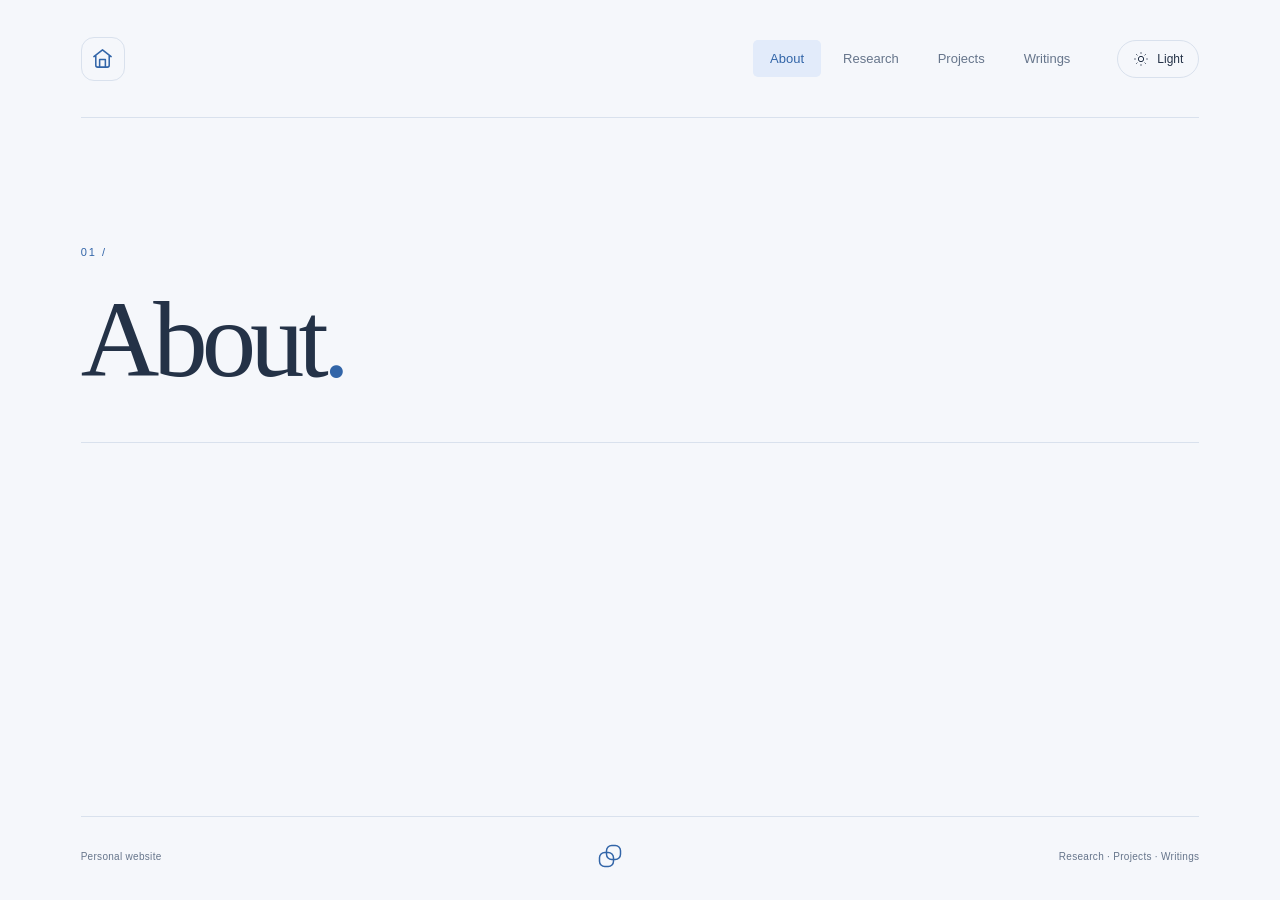
==== index.html @ 2f03c172 "Refresh cached assets for blue theme" ====
<!doctype html>
<html lang="en">
<head>
  <meta charset="utf-8">
  <meta name="viewport" content="width=device-width, initial-scale=1">
  <meta name="color-scheme" content="light dark">
  <meta name="description" content="A personal website for research, projects, and writings.">
  <title>About — Personal website</title>
  <script>
    (() => {
      let theme;
      try { theme = localStorage.getItem('portfolio-theme'); } catch {}
      document.documentElement.dataset.theme = theme === 'light' || theme === 'dark'
        ? theme : (matchMedia('(prefers-color-scheme: dark)').matches ? 'dark' : 'light');
    })();
  </script>
  <link rel="icon" href="favicon.svg?v=3" type="image/svg+xml">
  <link rel="stylesheet" href="styles.css?v=3">
  <script src="script.js?v=2" defer></script>
  <noscript><style>.panel[hidden]{display:block!important}.theme-toggle{display:none}.panel{margin-bottom:5rem}</style></noscript>
</head>
<body>
  <a class="skip-link" href="#main">Skip to content</a>
  <div class="site-shell">
    <header class="site-header">
      <a class="home-button" href="#about" aria-label="Home" title="Home"><svg width="23" height="23" viewBox="0 0 24 24" fill="none" stroke="currentColor" stroke-width="1.6" stroke-linecap="round" stroke-linejoin="round" aria-hidden="true"><path d="m3 10 9-7 9 7M5 9v10a2 2 0 0 0 2 2h10a2 2 0 0 0 2-2V9M9 21v-8h6v8"/></svg></a>
      <nav aria-label="Portfolio sections">
        <div class="tabs" role="tablist" aria-label="Portfolio sections">
          <a id="tab-about" class="tab" href="#about" role="tab" aria-selected="true" aria-controls="about">About</a>
          <a id="tab-research" class="tab" href="#research" role="tab" aria-selected="false" aria-controls="research" tabindex="-1">Research</a>
          <a id="tab-projects" class="tab" href="#projects" role="tab" aria-selected="false" aria-controls="projects" tabindex="-1">Projects</a>
          <a id="tab-writings" class="tab" href="#writings" role="tab" aria-selected="false" aria-controls="writings" tabindex="-1">Writings</a>
        </div>
      </nav>
      <button class="theme-toggle" type="button" aria-label="Switch to dark mode" title="Switch to dark mode" aria-pressed="false">
        <svg class="sun" width="16" height="16" viewBox="0 0 24 24" fill="none" stroke="currentColor" stroke-width="1.5" aria-hidden="true"><circle cx="12" cy="12" r="4"/><path d="M12 2v2m0 16v2M2 12h2m16 0h2M5 5l1.5 1.5m11 11L19 19M5 19l1.5-1.5m11-11L19 5"/></svg>
        <svg class="moon" width="16" height="16" viewBox="0 0 24 24" fill="none" stroke="currentColor" stroke-width="1.5" aria-hidden="true"><path d="M20.8 14A9 9 0 0 1 10 3.2 9 9 0 1 0 20.8 14Z"/></svg>
        <span class="theme-label">Light</span>
      </button>
    </header>
    <main id="main" tabindex="-1">
      <section class="panel" id="about" role="tabpanel" aria-labelledby="tab-about" tabindex="0">
        <div class="section-heading"><span class="section-number" aria-hidden="true">01 /</span><h1>About<span class="heading-period">.</span></h1></div>
        <div class="section-content"><!-- Add your About content here. --></div>
      </section>
      <section class="panel" id="research" role="tabpanel" aria-labelledby="tab-research" tabindex="0" hidden>
        <div class="section-heading"><span class="section-number" aria-hidden="true">02 /</span><h1>Research<span class="heading-period">.</span></h1></div>
        <div class="section-content"><!-- Add your Research content here. --></div>
      </section>
      <section class="panel" id="projects" role="tabpanel" aria-labelledby="tab-projects" tabindex="0" hidden>
        <div class="section-heading"><span class="section-number" aria-hidden="true">03 /</span><h1>Projects<span class="heading-period">.</span></h1></div>
        <div class="section-content"><!-- Add your Projects content here. --></div>
      </section>
      <section class="panel" id="writings" role="tabpanel" aria-labelledby="tab-writings" tabindex="0" hidden>
        <div class="section-heading"><span class="section-number" aria-hidden="true">04 /</span><h1>Writings<span class="heading-period">.</span></h1></div>
        <div class="section-content"><!-- Add your Writings content here. --></div>
      </section>
    </main>
    <footer class="site-footer"><span>Personal website</span><svg class="footer-mark" width="28" height="28" viewBox="0 0 32 32" fill="none" stroke="currentColor" stroke-width="1.7" aria-hidden="true"><rect x="4" y="12" width="16" height="16" rx="6"/><rect x="12" y="4" width="16" height="16" rx="6"/></svg><span>Research · Projects · Writings</span></footer>
  </div>
</body>
</html>
---- styles.css ----
:root {
  color-scheme: light;
  --background: #f5f7fb;
  --text: #243247;
  --muted: #66758b;
  --line: #d9e1ed;
  --accent: #3265a8;
  --selected: #e2ebfa;
  --button: #ebf0f7;
}
:root[data-theme="dark"] {
  color-scheme: dark;
  --background: #171f2b;
  --text: #e5edf8;
  --muted: #9fadc3;
  --line: #303e54;
  --accent: #9dbfff;
  --selected: #263b5d;
  --button: #222f43;
}
* { box-sizing: border-box; }
body { margin: 0; background: var(--background); color: var(--text); font-family: -apple-system, BlinkMacSystemFont, "Segoe UI", sans-serif; -webkit-font-smoothing: antialiased; }
a { color: inherit; }
button { font: inherit; }
.site-shell { max-width: 1440px; min-height: 100svh; margin: 0 auto; padding: 0 clamp(24px, 6.3vw, 96px); display: flex; flex-direction: column; }
.site-header { min-height: 118px; display: flex; align-items: center; gap: 30px; border-bottom: 1px solid var(--line); }
.home-button { display: inline-flex; align-items: center; justify-content: center; flex-shrink: 0; width: 44px; height: 44px; border: 1px solid var(--line); border-radius: 13px; color: var(--accent); text-decoration: none; transition: background .18s, border-color .18s; }
.home-button:hover { background: var(--selected); border-color: var(--accent); }
nav { margin-left: auto; }
.tabs { display: flex; gap: 5px; }
.tab { padding: 11px 17px; border-radius: 5px; text-decoration: none; font-size: 13px; font-weight: 500; color: var(--muted); transition: background .18s, color .18s; }
.tab:hover { background: var(--button); color: var(--text); }
.tab[aria-selected="true"] { color: var(--accent); background: var(--selected); }
.theme-toggle { display: inline-flex; align-items: center; justify-content: center; gap: 8px; padding: 10px 13px; border: 1px solid var(--line); border-radius: 30px; background: transparent; color: var(--text); cursor: pointer; min-width: 82px; font-size: 12px; }
.theme-toggle:hover { background: var(--button); }
.moon { display: none; }
[data-theme="dark"] .sun { display: none; }
[data-theme="dark"] .moon { display: block; }
main { flex: 1; padding-top: clamp(68px, 10vw, 140px); padding-bottom: 64px; }
.section-heading { padding-bottom: 42px; border-bottom: 1px solid var(--line); }
.section-number { display: block; color: var(--accent); font-size: 11px; font-weight: 500; letter-spacing: 2px; margin-bottom: 22px; }
h1 { margin: 0; font-family: "Iowan Old Style", "Palatino Linotype", "Book Antiqua", Palatino, Georgia, serif; font-weight: 400; font-size: clamp(64px, 8.5vw, 116px); letter-spacing: -.055em; line-height: 1.1; }
.heading-period { color: var(--accent); }
.section-content { max-width: 760px; padding-top: 36px; line-height: 1.8; font-size: 16px; }
.section-content:empty { padding: 0; }
.section-content a { text-underline-offset: 4px; }
.section-content img { max-width: 100%; height: auto; }
.section-content h2, .section-content h3 { line-height: 1.3; }
.site-footer { display: flex; align-items: center; justify-content: space-between; gap: 20px; padding: 25px 0 30px; border-top: 1px solid var(--line); color: var(--muted); font-size: 10px; letter-spacing: .3px; }
.footer-mark { color: var(--accent); flex-shrink: 0; }
:focus-visible { outline: 2px solid var(--accent); outline-offset: 5px; }
main:focus { outline: none; }
.skip-link { position: fixed; top: -80px; left: 20px; padding: 12px 18px; background: var(--background); border: 1px solid var(--accent); border-radius: 4px; z-index: 2; }
.skip-link:focus { top: 12px; }
.panel:not([hidden]) { animation: enter .25s ease-out; }
@keyframes enter { from { opacity: .4; transform: translateY(5px); } to { opacity: 1; transform: translateY(0); } }
@media (max-width: 740px) {
  .site-header { min-height: 136px; padding: 24px 0 18px; flex-wrap: wrap; justify-content: space-between; gap: 24px 12px; }
  .theme-toggle { margin-left: auto; }
  nav { order: 3; margin: 0; width: 100%; }
  .tabs { justify-content: space-between; gap: 3px; }
  .tab { padding: 10px 12px; font-size: 12px; }
  main { padding-top: 64px; }
  .section-heading { padding-bottom: 30px; }
  .site-footer { font-size: 9px; gap: 10px; }
  .footer-mark { display: none; }
}
@media (prefers-reduced-motion: reduce) { *, *::before, *::after { animation: none !important; transition: none !important; } }
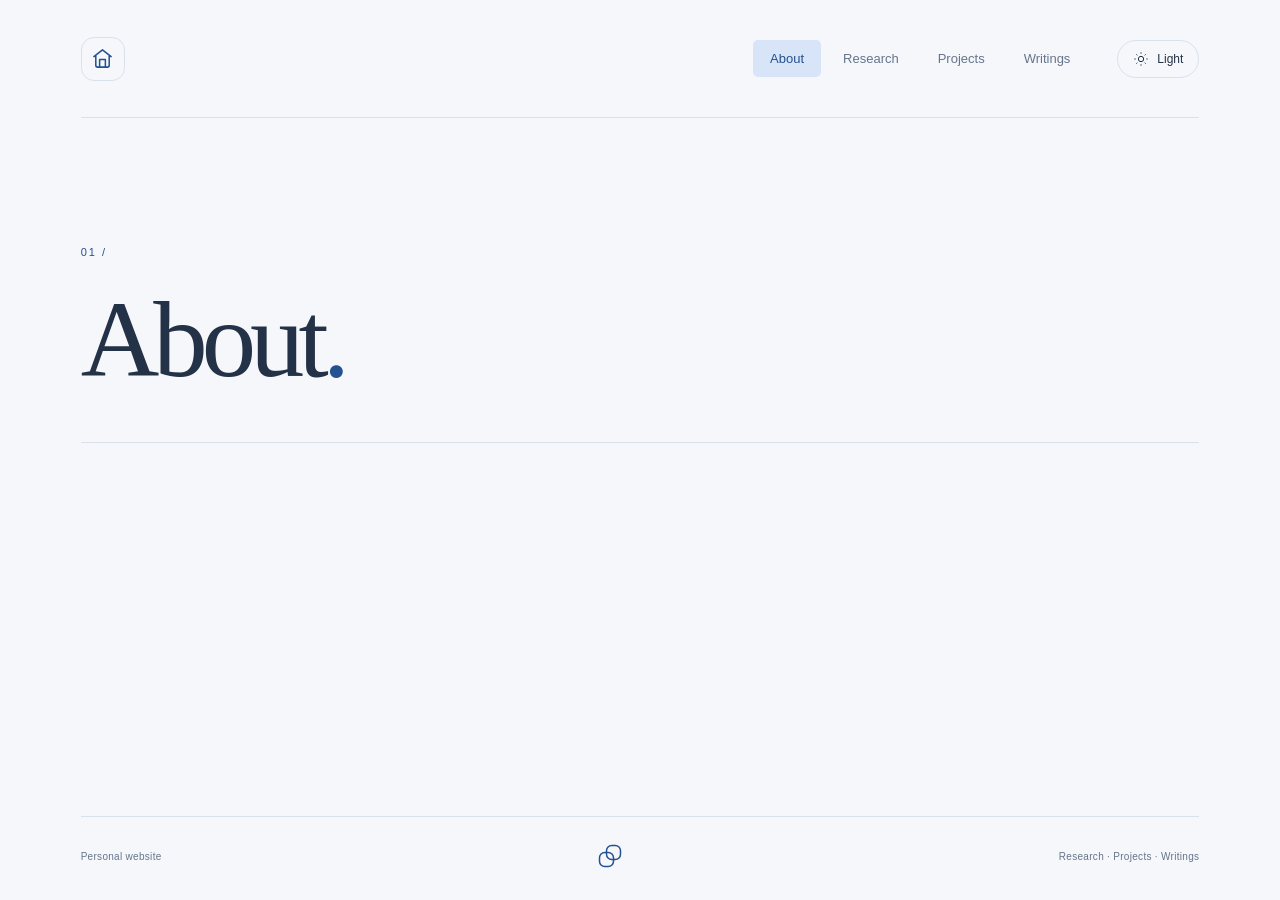
==== commit dca8f76f: "Refresh cached assets for darker blue palette" ====
--- a/index.html
+++ b/index.html
@@ -14,8 +14,8 @@
         ? theme : (matchMedia('(prefers-color-scheme: dark)').matches ? 'dark' : 'light');
     })();
   </script>
-  <link rel="icon" href="favicon.svg?v=3" type="image/svg+xml">
-  <link rel="stylesheet" href="styles.css?v=3">
+  <link rel="icon" href="favicon.svg?v=4" type="image/svg+xml">
+  <link rel="stylesheet" href="styles.css?v=4">
   <script src="script.js?v=2" defer></script>
   <noscript><style>.panel[hidden]{display:block!important}.theme-toggle{display:none}.panel{margin-bottom:5rem}</style></noscript>
 </head>
--- a/styles.css
+++ b/styles.css
@@ -4,8 +4,8 @@
   --text: #243247;
   --muted: #66758b;
   --line: #d9e1ed;
-  --accent: #3265a8;
-  --selected: #e2ebfa;
+  --accent: #24518f;
+  --selected: #d8e4f7;
   --button: #ebf0f7;
 }
 :root[data-theme="dark"] {
@@ -14,8 +14,8 @@
   --text: #e5edf8;
   --muted: #9fadc3;
   --line: #303e54;
-  --accent: #9dbfff;
-  --selected: #263b5d;
+  --accent: #82a8e8;
+  --selected: #223653;
   --button: #222f43;
 }
 * { box-sizing: border-box; }
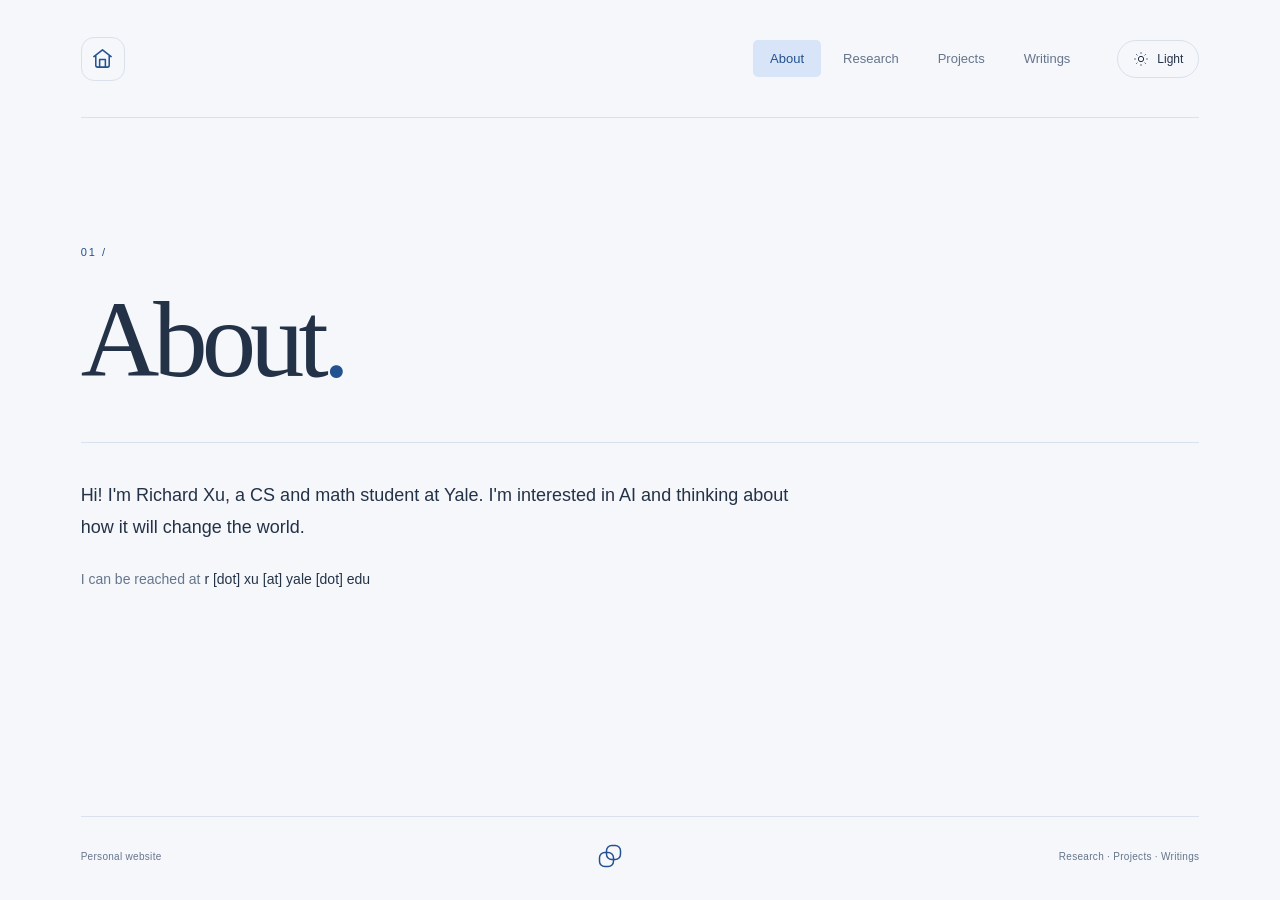
==== commit 92803cb7: "Add About, research, and project content from supplied document" ====
--- a/index.html
+++ b/index.html
@@ -15,7 +15,7 @@
     })();
   </script>
   <link rel="icon" href="favicon.svg?v=4" type="image/svg+xml">
-  <link rel="stylesheet" href="styles.css?v=4">
+  <link rel="stylesheet" href="styles.css?v=5">
   <script src="script.js?v=2" defer></script>
   <noscript><style>.panel[hidden]{display:block!important}.theme-toggle{display:none}.panel{margin-bottom:5rem}</style></noscript>
 </head>
@@ -41,15 +41,60 @@
     <main id="main" tabindex="-1">
       <section class="panel" id="about" role="tabpanel" aria-labelledby="tab-about" tabindex="0">
         <div class="section-heading"><span class="section-number" aria-hidden="true">01 /</span><h1>About<span class="heading-period">.</span></h1></div>
-        <div class="section-content"><!-- Add your About content here. --></div>
+        <div class="section-content about-copy">
+          <p>Hi! I'm Richard Xu, a CS and math student at Yale. I'm interested in AI and thinking about how it will change the world.</p>
+          <p class="contact-line">I can be reached at <span class="email-address">r [dot] xu [at] yale [dot] edu</span></p>
+        </div>
       </section>
       <section class="panel" id="research" role="tabpanel" aria-labelledby="tab-research" tabindex="0" hidden>
         <div class="section-heading"><span class="section-number" aria-hidden="true">02 /</span><h1>Research<span class="heading-period">.</span></h1></div>
-        <div class="section-content"><!-- Add your Research content here. --></div>
+        <div class="section-content timeline-content">
+        <ol class="timeline" aria-label="Research timeline">
+          <li class="timeline-entry">
+            <div class="timeline-date"><time datetime="2026-09">Sep. 2026</time><span class="timeline-end"><span aria-hidden="true">— </span><span class="sr-only"> to </span><span>Present</span></span></div>
+            <div class="timeline-description"><p>Researching control methods for multi-agent AI systems through SPAR</p></div>
+          </li>
+          <li class="timeline-entry">
+            <div class="timeline-date"><time datetime="2025-07">Jul. 2025</time><span class="timeline-end"><span aria-hidden="true">— </span><span class="sr-only"> to </span><span>Present</span></span></div>
+            <div class="timeline-description"><p>Researched and modeled the construction of a new particle beamline for Rutherford scattering experiments, to be built at a university</p></div>
+          </li>
+          <li class="timeline-entry">
+            <div class="timeline-date"><time datetime="2025-07">Jul. 2025</time><span class="timeline-end"><span aria-hidden="true">— </span><span class="sr-only"> to </span><time datetime="2026-03">Mar. 2026</time></span></div>
+            <div class="timeline-description"><p>Researched the real-time application and benchmarking of YOLO computer vision models to edge devices on the NVIDIA Jetson Nano</p></div>
+          </li>
+          <li class="timeline-entry">
+            <div class="timeline-date"><time datetime="2025-06">Jun. 2025</time><span class="timeline-end"><span aria-hidden="true">— </span><span class="sr-only"> to </span><time datetime="2025-10">Oct. 2025</time></span></div>
+            <div class="timeline-description"><p>Researched radiation shielding properties of nanomaterials by measuring radiation leakage in a simulated linear accelerator vault environment, using TOPAS Geant4</p><a class="entry-link" href="https://pubmed.ncbi.nlm.nih.gov/42533604/" target="_blank" rel="noopener noreferrer">Paper<span aria-hidden="true"> ↗</span></a></div>
+          </li>
+          <li class="timeline-entry">
+            <div class="timeline-date"><time datetime="2025-03">Mar. 2025</time><span class="timeline-end"><span aria-hidden="true">— </span><span class="sr-only"> to </span><time datetime="2025-09">Sep. 2025</time></span></div>
+            <div class="timeline-description"><p>Researched prompt compression improvements in large language models by dynamically allocating the tokens in a soft prompt based on the information distribution across the input prompt</p><a class="entry-link" href="https://openreview.net/pdf?id=WD3NyoCnoK" target="_blank" rel="noopener noreferrer">Paper<span aria-hidden="true"> ↗</span></a></div>
+          </li>
+        </ol>
+        </div>
       </section>
       <section class="panel" id="projects" role="tabpanel" aria-labelledby="tab-projects" tabindex="0" hidden>
         <div class="section-heading"><span class="section-number" aria-hidden="true">03 /</span><h1>Projects<span class="heading-period">.</span></h1></div>
-        <div class="section-content"><!-- Add your Projects content here. --></div>
+        <div class="section-content timeline-content">
+        <ol class="timeline" aria-label="Projects timeline">
+          <li class="timeline-entry">
+            <div class="timeline-date"><time datetime="2026-10">Oct. 2026</time><span class="timeline-end"><span aria-hidden="true">— </span><span class="sr-only"> to </span><span>Present</span></span></div>
+            <div class="timeline-description"><p>Developed a machine learning model for predicting the winner of NBA games based on historical matchups and present data of player lineups</p></div>
+          </li>
+          <li class="timeline-entry">
+            <div class="timeline-date"><time datetime="2026-03">Mar. 2026</time></div>
+            <div class="timeline-description"><p>MathWorks Math Modeling Challenge; Developed mathematical models to simulate sports gambling across the United States</p><a class="entry-link" href="https://drive.google.com/file/d/1uQ4cprEqgBDHy7lutywysTjgt7WCixGD/view?usp=drive_link" target="_blank" rel="noopener noreferrer">Report<span aria-hidden="true"> ↗</span></a></div>
+          </li>
+          <li class="timeline-entry">
+            <div class="timeline-date"><time datetime="2025-08">Aug. 2025</time><span class="timeline-end"><span aria-hidden="true">— </span><span class="sr-only"> to </span><time datetime="2026-04">Apr. 2026</time></span></div>
+            <div class="timeline-description"><p>Modeling The Future Challenge; Developed mathematical models for child asthma in California and created mitigation strategies (e.g. air filters) informed by model outputs</p><a class="entry-link" href="https://drive.google.com/file/d/1Myb4h3mzh3eiQmz-g99VeR7lVF2xMQOb/view?usp=drive_link" target="_blank" rel="noopener noreferrer">Paper<span aria-hidden="true"> ↗</span></a></div>
+          </li>
+          <li class="timeline-entry">
+            <div class="timeline-date"><time datetime="2024-08">Aug. 2024</time><span class="timeline-end"><span aria-hidden="true">— </span><span class="sr-only"> to </span><time datetime="2025-04">Apr. 2025</time></span></div>
+            <div class="timeline-description"><p>Modeling The Future Challenge; Developed mathematical models for wildfire effects in California and created mitigation strategies (e.g. prescribed burns) informed by model outputs</p><a class="entry-link" href="https://drive.google.com/file/d/1rIWxt44AqWTfbbgwSWkomcDn6R0qfO4R/view?usp=sharing" target="_blank" rel="noopener noreferrer">Paper<span aria-hidden="true"> ↗</span></a></div>
+          </li>
+        </ol>
+        </div>
       </section>
       <section class="panel" id="writings" role="tabpanel" aria-labelledby="tab-writings" tabindex="0" hidden>
         <div class="section-heading"><span class="section-number" aria-hidden="true">04 /</span><h1>Writings<span class="heading-period">.</span></h1></div>
--- a/styles.css
+++ b/styles.css
@@ -66,3 +66,33 @@
   .footer-mark { display: none; }
 }
 @media (prefers-reduced-motion: reduce) { *, *::before, *::after { animation: none !important; transition: none !important; } }
+
+/* Dates stay in a left-hand column beside each timeline description. */
+.about-copy { max-width: 740px; font-size: 18px; }
+.about-copy p { margin: 0 0 24px; }
+.contact-line { color: var(--muted); font-size: 14px; }
+.email-address { color: var(--text); white-space: nowrap; }
+.timeline-content { max-width: 100%; padding-top: 44px; }
+.timeline { list-style: none; margin: 0; padding: 0; }
+.timeline-entry { position: relative; display: grid; grid-template-columns: 170px minmax(0, 1fr); gap: 40px; padding: 0 0 38px; }
+.timeline-entry::before { content: ""; position: absolute; left: 190px; top: 11px; bottom: -11px; width: 1px; background: var(--line); }
+.timeline-entry:last-child { padding-bottom: 0; }
+.timeline-entry:last-child::before { display: none; }
+.timeline-entry::after { content: ""; position: absolute; top: 9px; left: 186px; width: 9px; height: 9px; border-radius: 50%; background: var(--accent); box-shadow: 0 0 0 5px var(--background); }
+.timeline-date { color: var(--muted); font-size: 12px; line-height: 1.8; letter-spacing: .2px; padding-top: 2px; font-variant-numeric: tabular-nums; }
+.timeline-end { display: block; }
+.timeline-description { max-width: 740px; }
+.timeline-description p { margin: 0; font-size: 15px; line-height: 1.8; }
+.entry-link { display: inline-flex; align-items: center; gap: 5px; color: var(--accent); margin-top: 12px; font-size: 12px; font-weight: 500; text-decoration-thickness: 1px; text-underline-offset: 4px; }
+.entry-link:hover { text-decoration-thickness: 2px; }
+.sr-only { position: absolute; width: 1px; height: 1px; padding: 0; margin: -1px; overflow: hidden; clip: rect(0,0,0,0); white-space: nowrap; border: 0; }
+@media (max-width: 740px) {
+  .about-copy { font-size: 17px; }
+  .contact-line { font-size: 13px; }
+  .timeline-content { padding-top: 32px; }
+  .timeline-entry { grid-template-columns: 100px minmax(0, 1fr); gap: 28px; padding-bottom: 32px; }
+  .timeline-entry::before { left: 114px; }
+  .timeline-entry::after { left: 110px; }
+  .timeline-date { font-size: 11px; }
+  .timeline-description p { font-size: 14px; }
+}
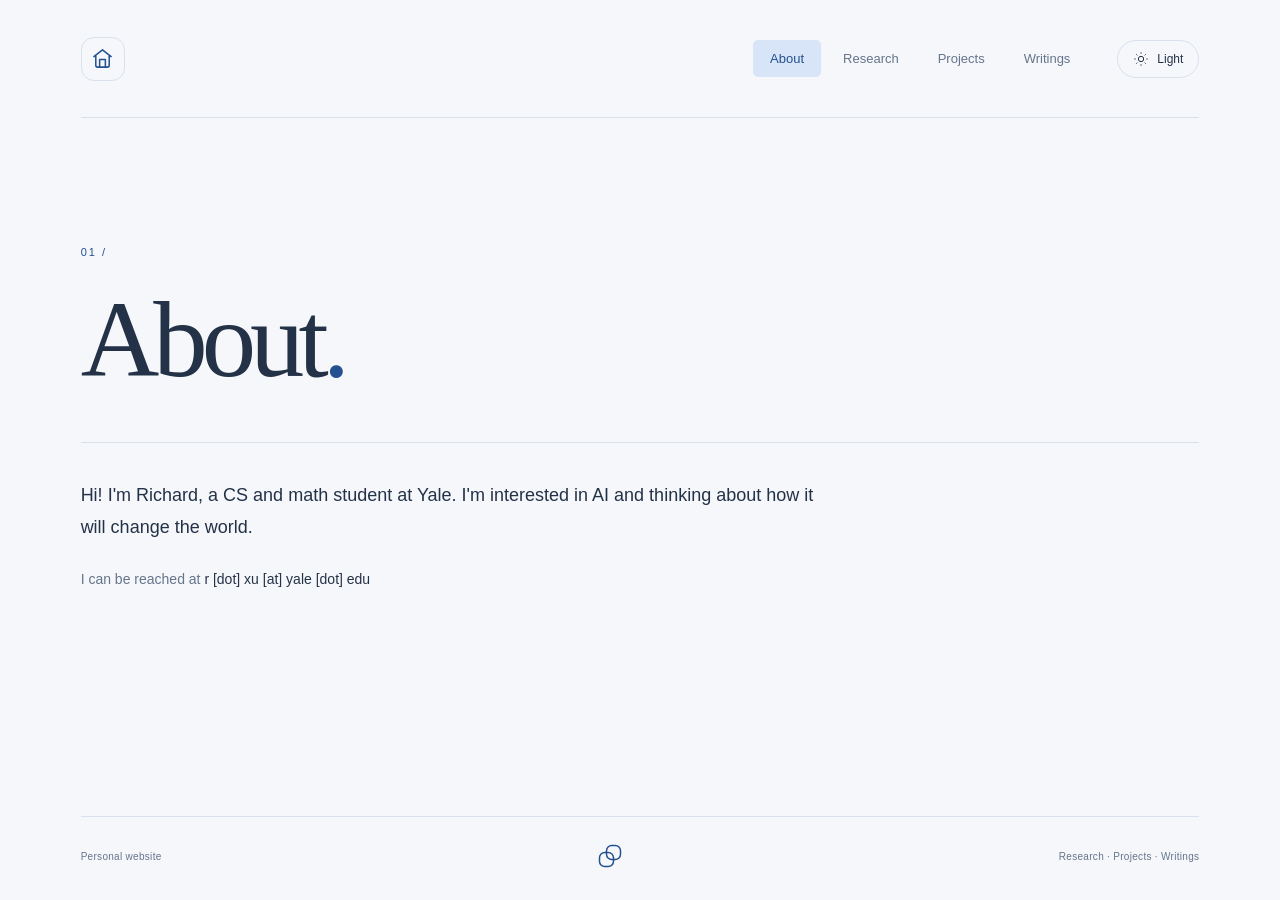
==== commit 101afd92: "Use Richard in About introduction" ====
--- a/index.html
+++ b/index.html
@@ -42,7 +42,7 @@
       <section class="panel" id="about" role="tabpanel" aria-labelledby="tab-about" tabindex="0">
         <div class="section-heading"><span class="section-number" aria-hidden="true">01 /</span><h1>About<span class="heading-period">.</span></h1></div>
         <div class="section-content about-copy">
-          <p>Hi! I'm Richard Xu, a CS and math student at Yale. I'm interested in AI and thinking about how it will change the world.</p>
+          <p>Hi! I'm Richard, a CS and math student at Yale. I'm interested in AI and thinking about how it will change the world.</p>
           <p class="contact-line">I can be reached at <span class="email-address">r [dot] xu [at] yale [dot] edu</span></p>
         </div>
       </section>
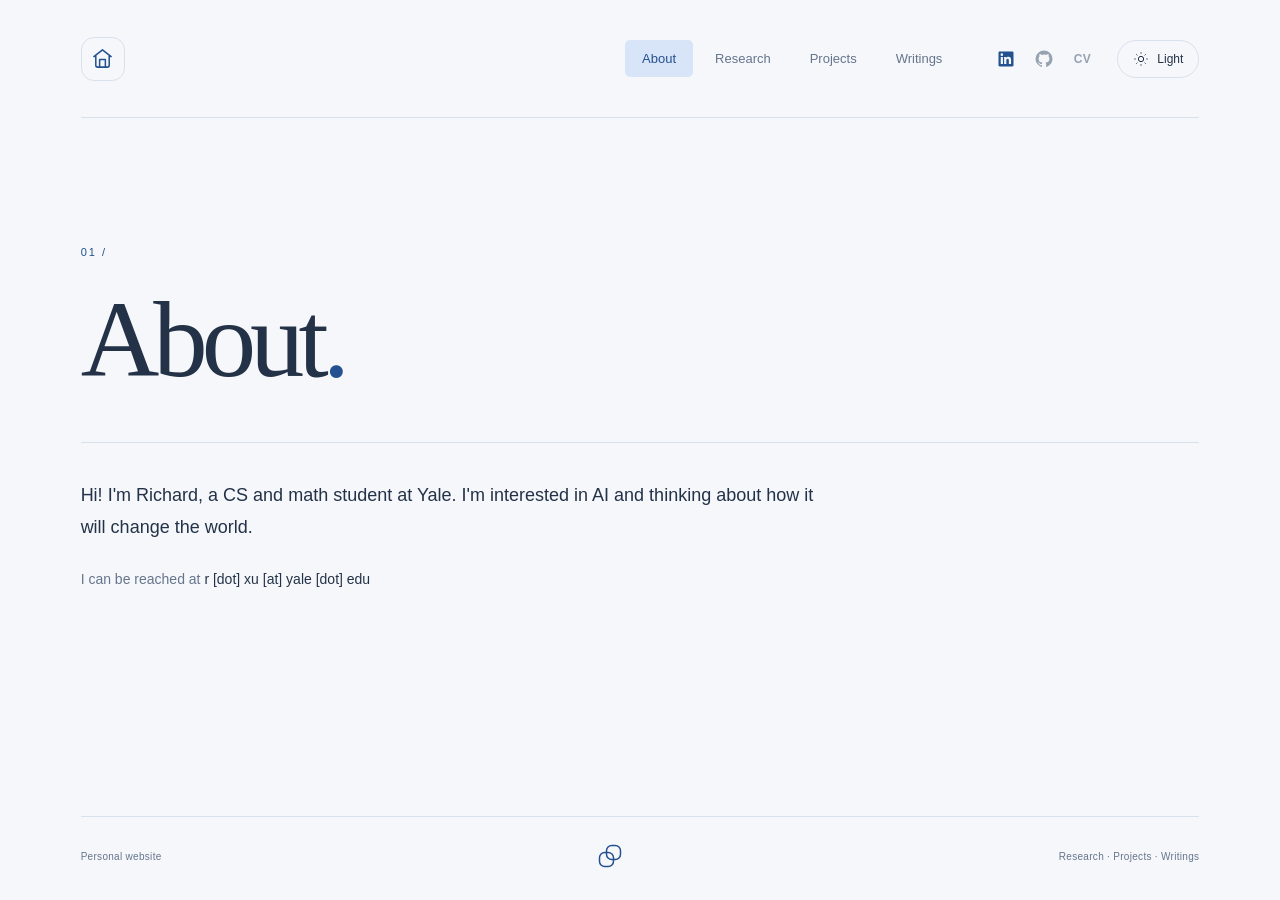
==== commit 343f106c: "Load current profile controls and styling without stale caches" ====
--- a/index.html
+++ b/index.html
@@ -15,8 +15,8 @@
     })();
   </script>
   <link rel="icon" href="favicon.svg?v=4" type="image/svg+xml">
-  <link rel="stylesheet" href="styles.css?v=5">
-  <script src="script.js?v=2" defer></script>
+  <link rel="stylesheet" href="styles.css?v=7">
+  <script src="script.js?v=4" defer></script>
   <noscript><style>.panel[hidden]{display:block!important}.theme-toggle{display:none}.panel{margin-bottom:5rem}</style></noscript>
 </head>
 <body>
@@ -52,23 +52,23 @@
         <ol class="timeline" aria-label="Research timeline">
           <li class="timeline-entry">
             <div class="timeline-date"><time datetime="2026-09">Sep. 2026</time><span class="timeline-end"><span aria-hidden="true">— </span><span class="sr-only"> to </span><span>Present</span></span></div>
-            <div class="timeline-description"><p>Researching control methods for multi-agent AI systems through SPAR</p></div>
+            <a class="timeline-description timeline-card" href="spar.html"><h2 class="card-title">AI control for multi-agent systems</h2><p>Researching control methods for multi-agent AI systems through SPAR</p><span class="card-action">Read overview<span aria-hidden="true"> →</span></span></a>
           </li>
           <li class="timeline-entry">
             <div class="timeline-date"><time datetime="2025-07">Jul. 2025</time><span class="timeline-end"><span aria-hidden="true">— </span><span class="sr-only"> to </span><span>Present</span></span></div>
-            <div class="timeline-description"><p>Researched and modeled the construction of a new particle beamline for Rutherford scattering experiments, to be built at a university</p></div>
+            <a class="timeline-description timeline-card" href="beamline.html"><h2 class="card-title">Rutherford scattering beamline</h2><p>Researched and modeled the construction of a new particle beamline for Rutherford scattering experiments, to be built at a university</p><span class="card-action">Read overview<span aria-hidden="true"> →</span></span></a>
           </li>
           <li class="timeline-entry">
             <div class="timeline-date"><time datetime="2025-07">Jul. 2025</time><span class="timeline-end"><span aria-hidden="true">— </span><span class="sr-only"> to </span><time datetime="2026-03">Mar. 2026</time></span></div>
-            <div class="timeline-description"><p>Researched the real-time application and benchmarking of YOLO computer vision models to edge devices on the NVIDIA Jetson Nano</p></div>
+            <a class="timeline-description timeline-card" href="edge-vision.html"><h2 class="card-title">YOLO on edge devices</h2><p>Researched the real-time application and benchmarking of YOLO computer vision models to edge devices on the NVIDIA Jetson Nano</p><span class="card-action">Read overview<span aria-hidden="true"> →</span></span></a>
           </li>
           <li class="timeline-entry">
             <div class="timeline-date"><time datetime="2025-06">Jun. 2025</time><span class="timeline-end"><span aria-hidden="true">— </span><span class="sr-only"> to </span><time datetime="2025-10">Oct. 2025</time></span></div>
-            <div class="timeline-description"><p>Researched radiation shielding properties of nanomaterials by measuring radiation leakage in a simulated linear accelerator vault environment, using TOPAS Geant4</p><a class="entry-link" href="https://pubmed.ncbi.nlm.nih.gov/42533604/" target="_blank" rel="noopener noreferrer">Paper<span aria-hidden="true"> ↗</span></a></div>
+            <a class="timeline-description timeline-card" href="shielding.html"><h2 class="card-title">Radiotherapy vault shielding</h2><p>Researched radiation shielding properties of nanomaterials by measuring radiation leakage in a simulated linear accelerator vault environment, using TOPAS Geant4</p><span class="card-action">Read abstract<span aria-hidden="true"> →</span></span></a>
           </li>
           <li class="timeline-entry">
             <div class="timeline-date"><time datetime="2025-03">Mar. 2025</time><span class="timeline-end"><span aria-hidden="true">— </span><span class="sr-only"> to </span><time datetime="2025-09">Sep. 2025</time></span></div>
-            <div class="timeline-description"><p>Researched prompt compression improvements in large language models by dynamically allocating the tokens in a soft prompt based on the information distribution across the input prompt</p><a class="entry-link" href="https://openreview.net/pdf?id=WD3NyoCnoK" target="_blank" rel="noopener noreferrer">Paper<span aria-hidden="true"> ↗</span></a></div>
+            <a class="timeline-description timeline-card" href="prompt-compression.html"><h2 class="card-title">Surprisal-based prompt compression</h2><p>Researched prompt compression improvements in large language models by dynamically allocating the tokens in a soft prompt based on the information distribution across the input prompt</p><span class="card-action">Read abstract<span aria-hidden="true"> →</span></span></a>
           </li>
         </ol>
         </div>
@@ -79,19 +79,19 @@
         <ol class="timeline" aria-label="Projects timeline">
           <li class="timeline-entry">
             <div class="timeline-date"><time datetime="2026-10">Oct. 2026</time><span class="timeline-end"><span aria-hidden="true">— </span><span class="sr-only"> to </span><span>Present</span></span></div>
-            <div class="timeline-description"><p>Developed a machine learning model for predicting the winner of NBA games based on historical matchups and present data of player lineups</p></div>
+            <a class="timeline-description timeline-card" href="nba-prediction.html"><h2 class="card-title">NBA game prediction</h2><p>Developed a machine learning model for predicting the winner of NBA games based on historical matchups and present data of player lineups</p><span class="card-action">Read overview<span aria-hidden="true"> →</span></span></a>
           </li>
           <li class="timeline-entry">
             <div class="timeline-date"><time datetime="2026-03">Mar. 2026</time></div>
-            <div class="timeline-description"><p>MathWorks Math Modeling Challenge; Developed mathematical models to simulate sports gambling across the United States</p><a class="entry-link" href="https://drive.google.com/file/d/1uQ4cprEqgBDHy7lutywysTjgt7WCixGD/view?usp=drive_link" target="_blank" rel="noopener noreferrer">Report<span aria-hidden="true"> ↗</span></a></div>
+            <a class="timeline-description timeline-card" href="sports-betting.html"><h2 class="card-title">Modeling online sports betting</h2><p>MathWorks Math Modeling Challenge; Developed mathematical models to simulate sports gambling across the United States</p><span class="card-action">Read executive summary<span aria-hidden="true"> →</span></span></a>
           </li>
           <li class="timeline-entry">
             <div class="timeline-date"><time datetime="2025-08">Aug. 2025</time><span class="timeline-end"><span aria-hidden="true">— </span><span class="sr-only"> to </span><time datetime="2026-04">Apr. 2026</time></span></div>
-            <div class="timeline-description"><p>Modeling The Future Challenge; Developed mathematical models for child asthma in California and created mitigation strategies (e.g. air filters) informed by model outputs</p><a class="entry-link" href="https://drive.google.com/file/d/1Myb4h3mzh3eiQmz-g99VeR7lVF2xMQOb/view?usp=drive_link" target="_blank" rel="noopener noreferrer">Paper<span aria-hidden="true"> ↗</span></a></div>
+            <a class="timeline-description timeline-card" href="child-asthma.html"><h2 class="card-title">Child asthma in California</h2><p>Modeling The Future Challenge; Developed mathematical models for child asthma in California and created mitigation strategies (e.g. air filters) informed by model outputs</p><span class="card-action">Read executive summary<span aria-hidden="true"> →</span></span></a>
           </li>
           <li class="timeline-entry">
             <div class="timeline-date"><time datetime="2024-08">Aug. 2024</time><span class="timeline-end"><span aria-hidden="true">— </span><span class="sr-only"> to </span><time datetime="2025-04">Apr. 2025</time></span></div>
-            <div class="timeline-description"><p>Modeling The Future Challenge; Developed mathematical models for wildfire effects in California and created mitigation strategies (e.g. prescribed burns) informed by model outputs</p><a class="entry-link" href="https://drive.google.com/file/d/1rIWxt44AqWTfbbgwSWkomcDn6R0qfO4R/view?usp=sharing" target="_blank" rel="noopener noreferrer">Paper<span aria-hidden="true"> ↗</span></a></div>
+            <a class="timeline-description timeline-card" href="wildfire.html"><h2 class="card-title">California wildfire risk</h2><p>Modeling The Future Challenge; Developed mathematical models for wildfire effects in California and created mitigation strategies (e.g. prescribed burns) informed by model outputs</p><span class="card-action">Read executive summary<span aria-hidden="true"> →</span></span></a>
           </li>
         </ol>
         </div>
--- a/styles.css
+++ b/styles.css
@@ -96,3 +96,58 @@
   .timeline-date { font-size: 11px; }
   .timeline-description p { font-size: 14px; }
 }
+
+/* Clickable cards to the right of the timeline. */
+.timeline-card { display: block; width: 100%; color: var(--text); text-decoration: none; padding: 22px 24px; border: 1px solid var(--line); border-radius: 12px; background: var(--background); transition: border-color .18s, background .18s, transform .18s; }
+.timeline-card:hover { border-color: var(--accent); background: var(--button); transform: translateY(-2px); }
+.card-title { margin: 0 0 10px; font-size: 16px; line-height: 1.45; font-weight: 600; letter-spacing: -.2px; }
+.timeline-card p { color: var(--muted); }
+.card-action { display: flex; justify-content: space-between; gap: 14px; margin-top: 18px; color: var(--accent); font-size: 12px; font-weight: 500; }
+.timeline-date { padding-top: 22px; }
+.timeline-entry::after { top: 29px; }
+.timeline-entry::before { top: 31px; bottom: -31px; }
+.tab[aria-current="page"] { color: var(--accent); background: var(--selected); }
+.detail-page main { padding-top: 64px; }
+.detail-article { max-width: 850px; }
+.back-link { display: inline-block; color: var(--muted); text-decoration: none; font-size: 13px; margin-bottom: 48px; }
+.back-link:hover { color: var(--accent); }
+.detail-meta { color: var(--muted); font-size: 12px; line-height: 1.8; margin-bottom: 18px; }
+.detail-title { font-size: clamp(34px, 4.6vw, 62px); line-height: 1.16; letter-spacing: -.035em; }
+.source-button { display: inline-flex; gap: 16px; align-items: center; border: 1px solid var(--line); border-radius: 30px; padding: 10px 17px; margin-top: 24px; font-size: 12px; text-decoration: none; color: var(--accent); }
+.source-button:hover { background: var(--selected); border-color: var(--accent); }
+.detail-body { border-top: 1px solid var(--line); margin-top: 38px; padding-top: 30px; max-width: 760px; font-size: 16px; line-height: 1.85; }
+.detail-body h2 { margin: 0 0 26px; font-size: 12px; text-transform: uppercase; letter-spacing: 1.6px; color: var(--accent); font-weight: 500; }
+.detail-body h3 { font-size: 15px; margin: 28px 0 10px; }
+.detail-body p { margin: 0 0 22px; }
+.summary-point { padding-left: 14px; }
+.source-note { max-width: 760px; color: var(--muted); font-size: 11px; line-height: 1.8; margin-top: 38px; }
+.source-note a { text-underline-offset: 3px; }
+@media (max-width: 740px) {
+  .timeline-card { padding: 18px 16px; border-radius: 10px; }
+  .card-title { font-size: 14px; }
+  .card-action { font-size: 11px; }
+  .timeline-entry { grid-template-columns: 82px minmax(0, 1fr); gap: 24px; }
+  .timeline-date { padding-top: 18px; font-size: 10px; }
+  .timeline-entry::before { left: 94px; top: 27px; bottom: -27px; }
+  .timeline-entry::after { left: 90px; top: 25px; }
+  .detail-page main { padding-top: 36px; }
+  .back-link { margin-bottom: 30px; }
+  .detail-body { font-size: 15px; }
+}
+
+/* Profile controls share the top-right corner with the theme switch. */
+.header-actions { display: flex; align-items: center; gap: 18px; flex-shrink: 0; }
+.profile-links { display: flex; align-items: center; gap: 4px; }
+.profile-link { display: inline-flex; align-items: center; justify-content: center; width: 34px; height: 36px; border-radius: 7px; color: var(--accent); text-decoration: none; transition: background .18s; }
+a.profile-link:hover { background: var(--selected); }
+.profile-placeholder { color: var(--muted); opacity: .65; cursor: default; }
+.cv-placeholder { font-size: 12px; font-weight: 600; letter-spacing: .2px; }
+@media (min-width: 741px) and (max-width: 1000px) {
+  .site-header { gap: 14px; }
+  .tab { padding-inline: 11px; }
+  .header-actions { gap: 10px; }
+}
+@media (max-width: 740px) {
+  .header-actions { gap: 12px; margin-left: auto; }
+  .header-actions .theme-toggle { margin-left: 0; }
+}
